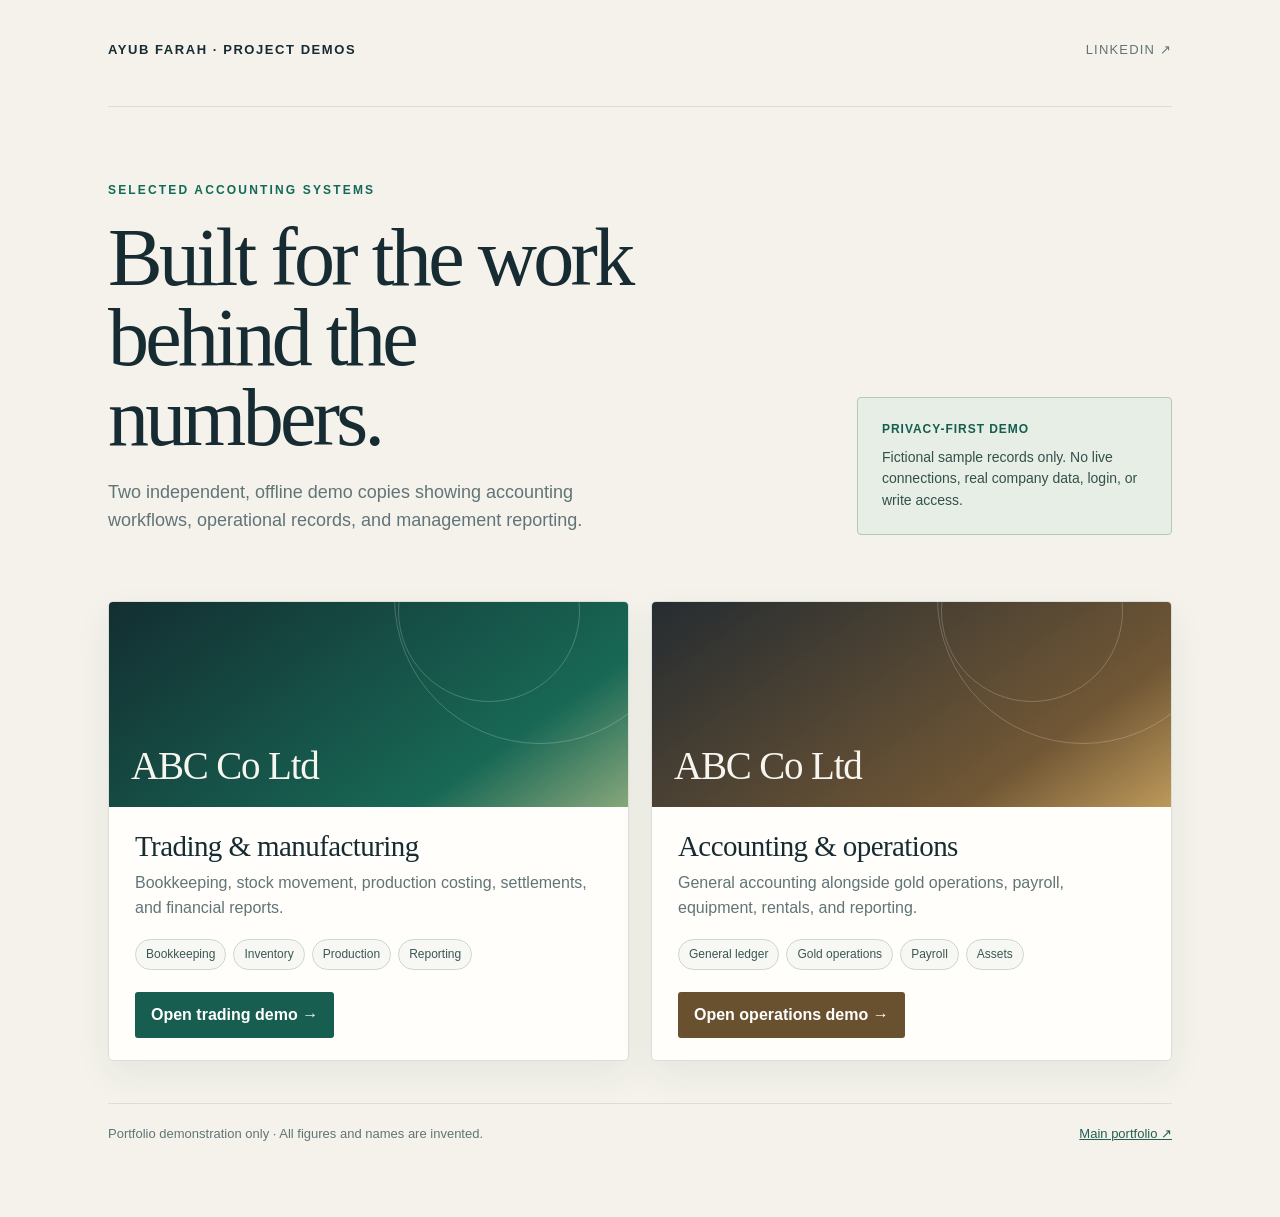
==== index.html @ 1b37e10f "Add offline fictional accounting demos" ====
<!doctype html>
<html lang="en">
<head>
  <meta charset="utf-8">
  <meta name="viewport" content="width=device-width, initial-scale=1">
  <meta name="description" content="Offline, fictional-data demonstrations of two accounting systems built by Ayub Farah.">
  <title>Accounting Systems | Ayub Farah</title>
  <style>
    :root { color-scheme: light; --ink:#172b32; --muted:#617478; --paper:#f4f2eb; --line:#d9ded6; --green:#116a58; --gold:#b57931; }
    * { box-sizing:border-box; }
    body { margin:0; color:var(--ink); background:var(--paper); font:16px/1.55 "Trebuchet MS", "Segoe UI", sans-serif; }
    a { color:inherit; }
    .wrap { max-width:1120px; padding:28px 28px 72px; margin:auto; }
    .top { display:flex; justify-content:space-between; align-items:center; padding:12px 0 46px; border-bottom:1px solid var(--line); font-size:13px; letter-spacing:.09em; text-transform:uppercase; }
    .brand { font-weight:800; letter-spacing:.12em; }
    .top a { text-decoration:none; color:var(--muted); }
    .hero { display:grid; grid-template-columns:1.1fr .9fr; gap:5vw; align-items:end; padding:74px 0 66px; }
    .kicker { color:var(--green); text-transform:uppercase; letter-spacing:.18em; font-size:12px; font-weight:800; }
    h1 { font:500 clamp(44px,7vw,82px)/.98 Georgia,serif; letter-spacing:-.045em; margin:18px 0 20px; max-width:730px; }
    .hero p { color:var(--muted); font-size:18px; max-width:530px; margin:0; }
    .seal { justify-self:end; max-width:315px; border:1px solid #b6c7bb; border-radius:4px; padding:22px 24px; background:#e7eee6; color:#32514b; font-size:14px; }
    .seal strong { display:block; color:#145e4f; margin-bottom:8px; letter-spacing:.08em; text-transform:uppercase; font-size:12px; }
    .projects { display:grid; grid-template-columns:1fr 1fr; gap:22px; }
    .card { background:#fffefa; border:1px solid var(--line); border-radius:5px; overflow:hidden; display:flex; flex-direction:column; min-height:430px; box-shadow:0 14px 36px #243c3210; }
    .art { min-height:205px; padding:22px; display:flex; align-items:end; position:relative; overflow:hidden; color:#f6f5ef; }
    .art:before,.art:after { content:""; position:absolute; border:1px solid #ffffff36; border-radius:50%; width:290px; height:290px; right:-58px; top:-150px; }
    .art:after { width:180px; height:180px; right:48px; top:-82px; }
    .art.trading { background:linear-gradient(145deg,#132e31,#186855 74%,#87a77b); }
    .art.operations { background:linear-gradient(145deg,#252c31,#715735 74%,#bd995a); }
    .art span { position:relative; z-index:1; font:500 39px/1 Georgia,serif; letter-spacing:-.03em; }
    .cardbody { padding:24px 26px 22px; display:flex; flex-direction:column; flex:1; }
    .cardbody h2 { margin:0 0 9px; font:500 29px/1.1 Georgia,serif; letter-spacing:-.02em; }
    .cardbody p { margin:0 0 18px; color:var(--muted); }
    .tags { display:flex; flex-wrap:wrap; gap:7px; margin:0 0 22px; }
    .tag { font-size:12px; color:#3b5755; border:1px solid #cbd8cf; border-radius:99px; padding:5px 10px; background:#f7f8f3; }
    .link { align-self:flex-start; margin-top:auto; text-decoration:none; color:#fff; background:#175d50; border-radius:3px; padding:11px 16px; font-weight:700; }
    .operations-link { background:#69512f; }
    footer { display:flex; justify-content:space-between; gap:20px; border-top:1px solid var(--line); margin-top:42px; padding-top:20px; color:var(--muted); font-size:13px; }
    footer a { color:#245e55; }
    @media (max-width:700px) { .wrap{padding:18px 18px 48px}.hero{grid-template-columns:1fr;padding:52px 0 42px}.seal{justify-self:start}.projects{grid-template-columns:1fr}.top{padding-bottom:28px}.card{min-height:0}footer{flex-direction:column} }
  </style>
</head>
<body>
  <main class="wrap">
    <header class="top"><div class="brand">Ayub Farah · Project demos</div><a href="https://www.linkedin.com/in/ayub-farah-a149b227a/" target="_blank" rel="noopener">LinkedIn ↗</a></header>
    <section class="hero">
      <div><div class="kicker">Selected accounting systems</div><h1>Built for the work behind the numbers.</h1><p>Two independent, offline demo copies showing accounting workflows, operational records, and management reporting.</p></div>
      <aside class="seal"><strong>Privacy-first demo</strong>Fictional sample records only. No live connections, real company data, login, or write access.</aside>
    </section>
    <section class="projects" aria-label="Accounting system demos">
      <article class="card"><div class="art trading"><span>ABC Co Ltd</span></div><div class="cardbody"><h2>Trading &amp; manufacturing</h2><p>Bookkeeping, stock movement, production costing, settlements, and financial reports.</p><div class="tags"><span class="tag">Bookkeeping</span><span class="tag">Inventory</span><span class="tag">Production</span><span class="tag">Reporting</span></div><a class="link" href="trading/index.html">Open trading demo <span aria-hidden="true">→</span></a></div></article>
      <article class="card"><div class="art operations"><span>ABC Co Ltd</span></div><div class="cardbody"><h2>Accounting &amp; operations</h2><p>General accounting alongside gold operations, payroll, equipment, rentals, and reporting.</p><div class="tags"><span class="tag">General ledger</span><span class="tag">Gold operations</span><span class="tag">Payroll</span><span class="tag">Assets</span></div><a class="link operations-link" href="operations/index.html">Open operations demo <span aria-hidden="true">→</span></a></div></article>
    </section>
    <footer><span>Portfolio demonstration only · All figures and names are invented.</span><a href="https://ayubfarah.dpdns.org/">Main portfolio ↗</a></footer>
  </main>
</body>
</html>
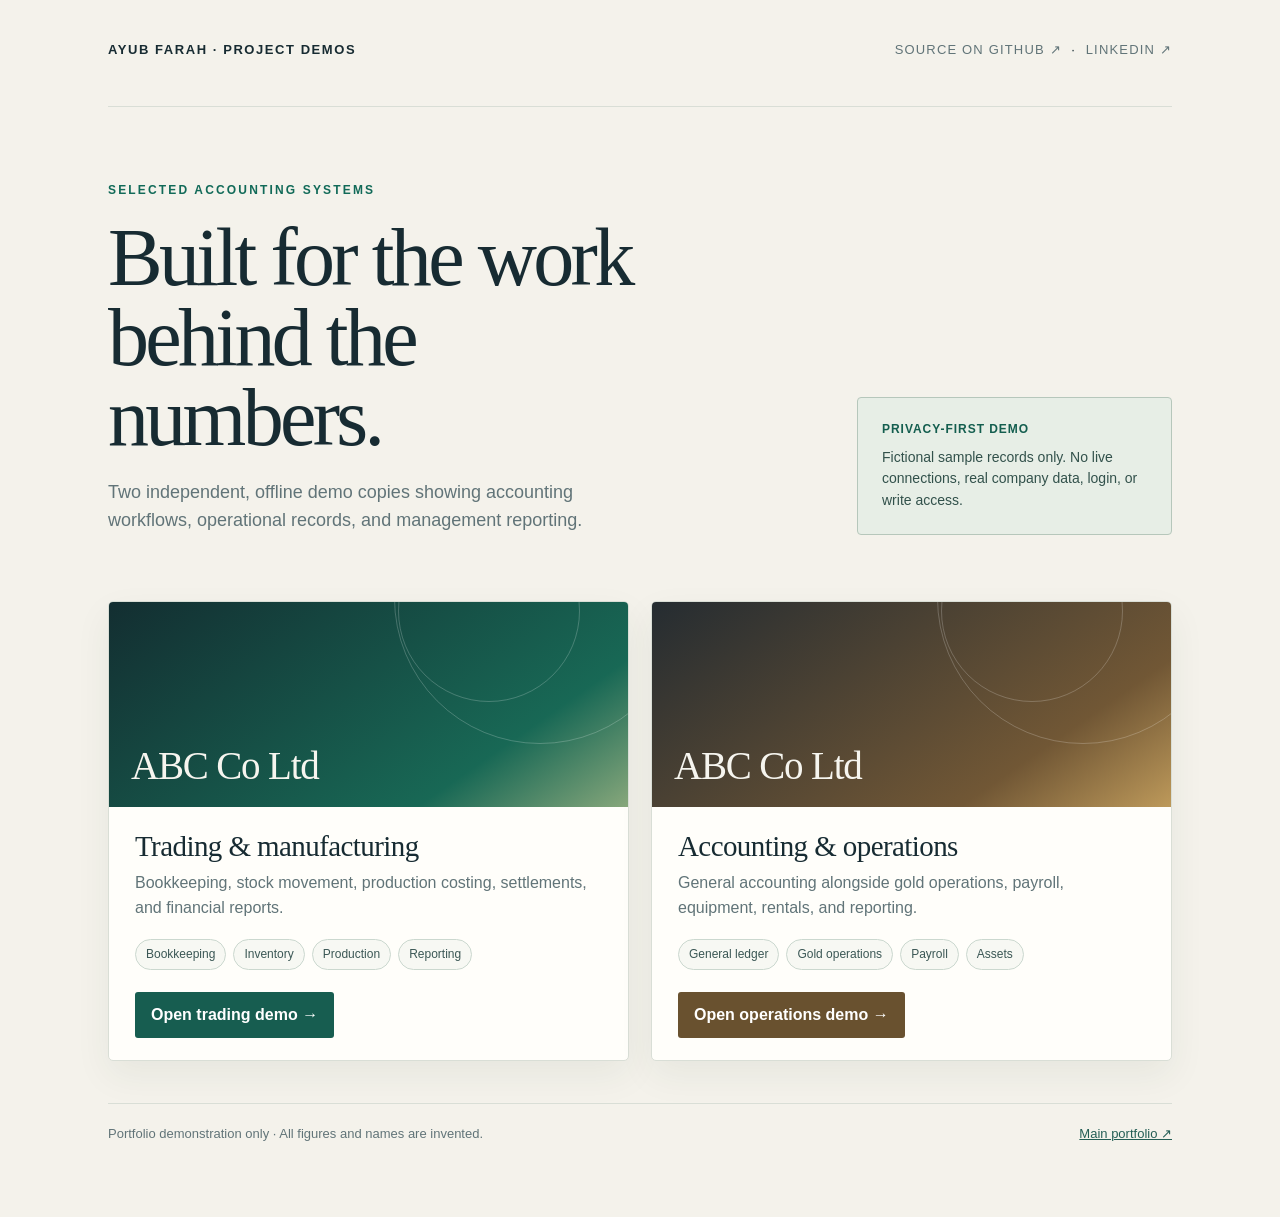
==== commit 129ae628: "Add source link to demo hub" ====
--- a/index.html
+++ b/index.html
@@ -42,7 +42,7 @@
 </head>
 <body>
   <main class="wrap">
-    <header class="top"><div class="brand">Ayub Farah · Project demos</div><a href="https://www.linkedin.com/in/ayub-farah-a149b227a/" target="_blank" rel="noopener">LinkedIn ↗</a></header>
+    <header class="top"><div class="brand">Ayub Farah · Project demos</div><div><a href="https://github.com/Ayubfarah61/accounting-system-demos" target="_blank" rel="noopener">Source on GitHub ↗</a>&nbsp;&nbsp;·&nbsp;&nbsp;<a href="https://www.linkedin.com/in/ayub-farah-a149b227a/" target="_blank" rel="noopener">LinkedIn ↗</a></div></header>
     <section class="hero">
       <div><div class="kicker">Selected accounting systems</div><h1>Built for the work behind the numbers.</h1><p>Two independent, offline demo copies showing accounting workflows, operational records, and management reporting.</p></div>
       <aside class="seal"><strong>Privacy-first demo</strong>Fictional sample records only. No live connections, real company data, login, or write access.</aside>
